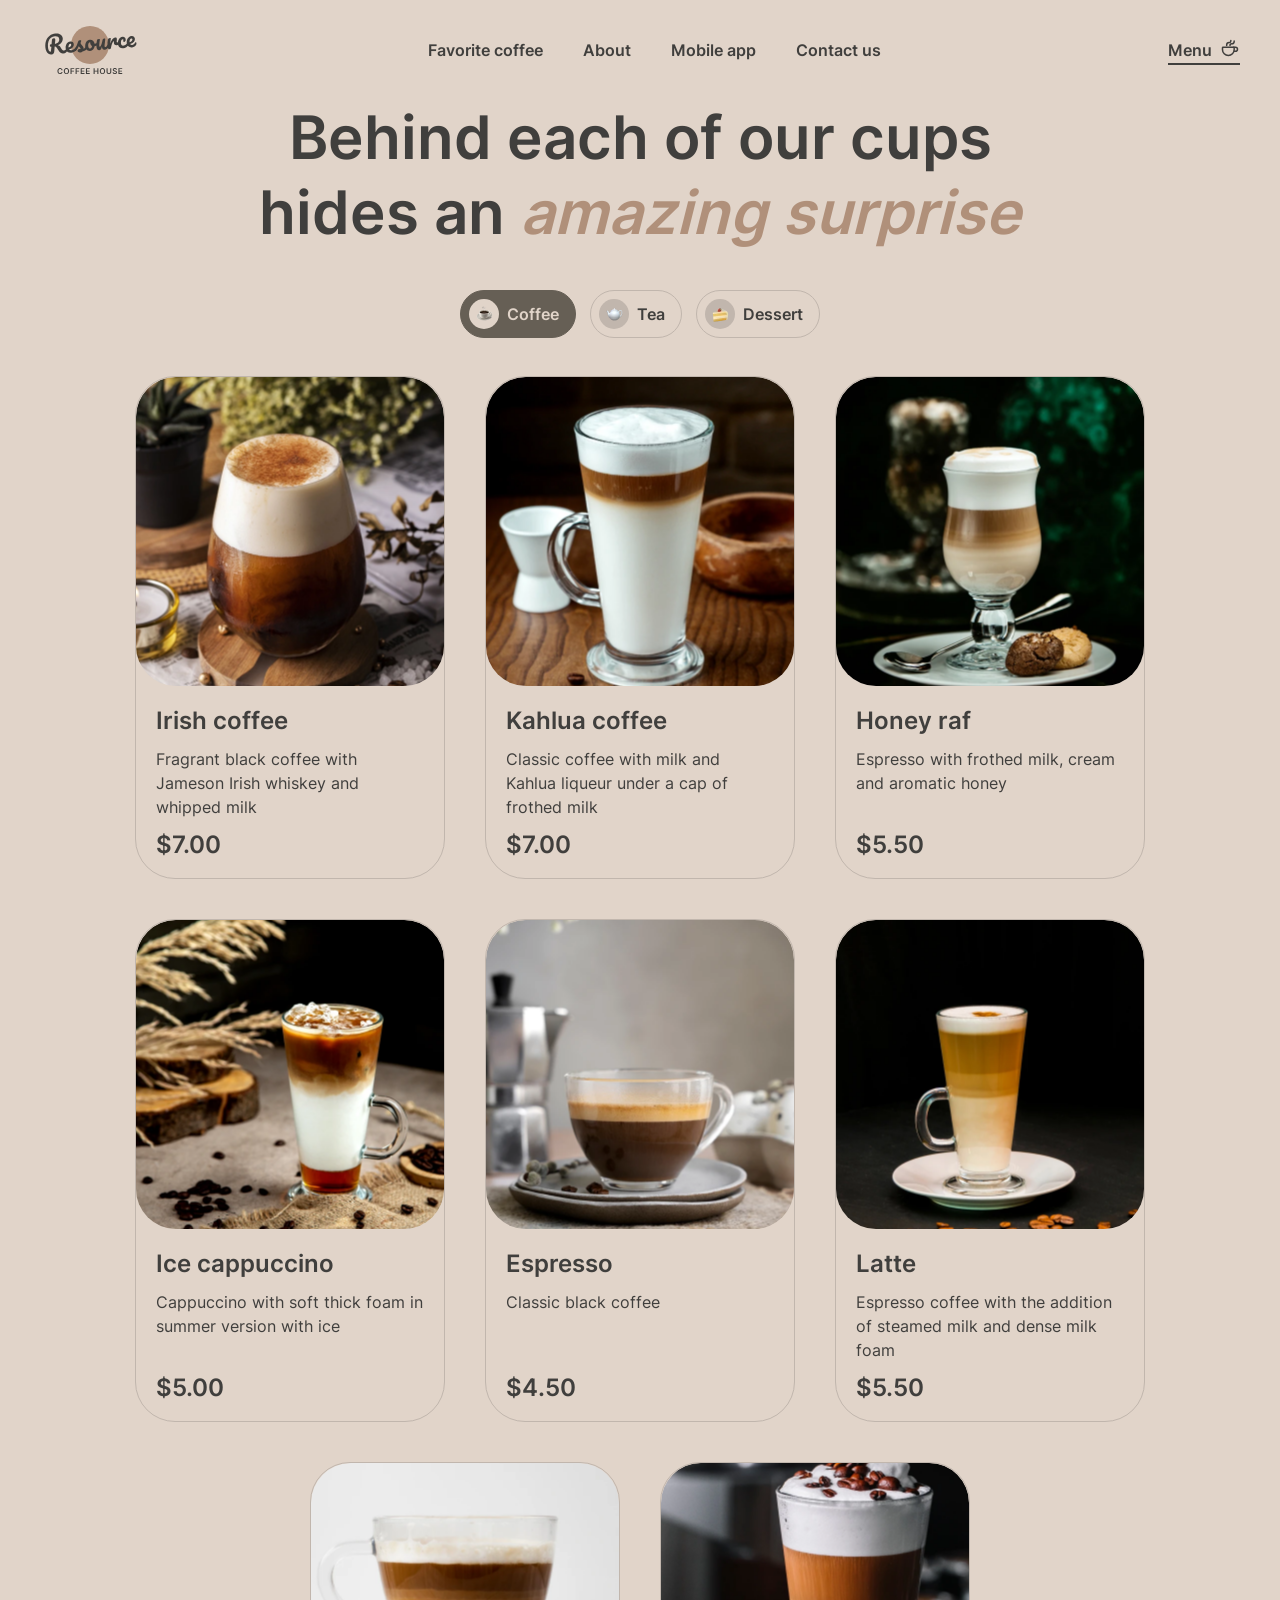
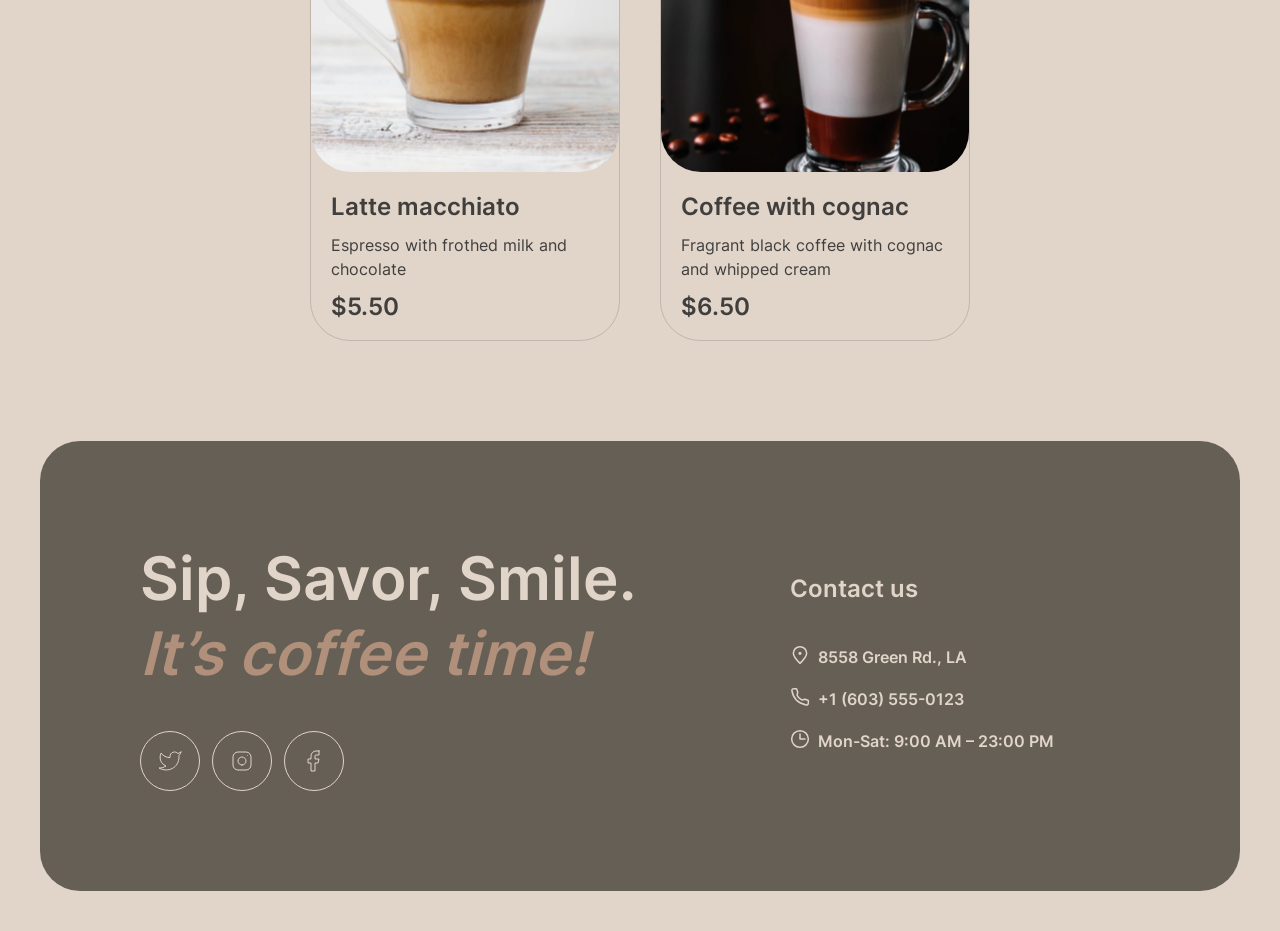
==== coffee-house/pages/menu/menu.html @ 8b76cbc7 "refactor: change some files" ====
<!DOCTYPE html>
<html lang="en">

<head>
  <meta charset="UTF-8">
  <meta name="viewport" content="width=device-width, initial-scale=1.0">
  <link rel="apple-touch-icon" sizes="180x180" href="../../assets/icons/favicon/apple-touch-icon.png">
  <link rel="icon" type="image/png" sizes="32x32" href="../../assets/icons/favicon/favicon-32x32.png">
  <link rel="icon" type="image/png" sizes="16x16" href="../../assets/icons/favicon/favicon-16x16.png">
  <link rel="manifest" href="../../assets/icons/favicon/site.webmanifest">
  <link rel="mask-icon" href="../../assets/icons/favicon/safari-pinned-tab.svg" color="#5bbad5">
  <meta name="msapplication-TileColor" content="#da532c">
  <meta name="theme-color" content="#ffffff">
  <link rel="stylesheet" href="menu.css">
  <title>Coffee House</title>
</head>

<body>
  <header class="header">
    <div class="header__wrapper container">
      <a href="../home/index.html" class="header__logo logo link">
        <div class="logo__wrapper"></div>
      </a>

      <nav class="header__nav nav d-none-768px">
        <ul class="nav__list">
          <li class="nav__item"><a href="../home/index.html#favorite" class="nav__link link-effects">Favorite coffee</a>
          </li>
          <li class="nav__item"><a href="../home/index.html#about" class="nav__link link-effects">About</a></li>
          <li class="nav__item"><a href="../home/index.html#app-block" class="nav__link link-effects">Mobile app</a>
          </li>
          <li class="nav__item"><a href="#footer" class="nav__link link-effects">Contact us</a></li>
          <li class="nav__item d-none-invert"><a href="#!"
              class="nav__link header__button menu-button menu-button_active">Menu</a></li>
        </ul>
      </nav>

      <a href="#!" class="header__button menu-button menu-button_active d-none-768px">Menu</a>
      <button class="header__burger-button d-none-invert"></button>
    </div>
  </header>


  <main class="main">
    <section class="surprise">
      <div class="surprise__wrapper container">
        <h1 class="surprise__title title-h2">Behind each of our cups hides an <span>amazing surprise</span></h1>

        <div class="surprise__slider pr-slider">
          <div class="pr-slider__pagination">
            <button class="pr-slider__button pr-slider__button_active"><span class="pr-slider__button-logo coffee"
                id="coffee"></span><span>Coffee</span></button>
            <button class="pr-slider__button"><span class="pr-slider__button-logo tea"></span><span>Tea</span></button>
            <button class="pr-slider__button"><span
                class="pr-slider__button-logo dessert"></span><span>Dessert</span></button>
          </div>
          <div class="pr-slider__products pr-cards">
            <div class="pr-cards__carousel carousel">
              <div class="carousel__card carousel__card-first">
                <div class="pr-card">
                  <div class="pr-card__image-wrapper">
                    <img src="../../assets/images/coffee-1.webp" alt="Product Photo">
                  </div>

                  <div class="pr-card__info">
                    <h3 class="pr-card__title title-h3">Irish coffee</h3>
                    <p class="pr-card__description">Fragrant black coffee with Jameson Irish whiskey and whipped milk
                    </p>
                    <span class="pr-card__price title-h3">$7.00</span>
                  </div>
                </div>

                <div class="pr-card">
                  <div class="pr-card__image-wrapper">
                    <img src="../../assets/images/coffee-2.webp" alt="Product Photo">
                  </div>

                  <div class="pr-card__info">
                    <h3 class="pr-card__title title-h3">Kahlua coffee</h3>
                    <p class="pr-card__description">Classic coffee with milk and Kahlua liqueur under a cap of frothed
                      milk</p>
                    <span class="pr-card__price title-h3">$7.00</span>
                  </div>
                </div>

                <div class="pr-card">
                  <div class="pr-card__image-wrapper">
                    <img src="../../assets/images/coffee-3.webp" alt="Product Photo">
                  </div>

                  <div class="pr-card__info">
                    <h3 class="pr-card__title title-h3">Honey raf</h3>
                    <p class="pr-card__description">Espresso with frothed milk, cream and aromatic honey</p>
                    <span class="pr-card__price title-h3">$5.50</span>
                  </div>
                </div>

                <div class="pr-card">
                  <div class="pr-card__image-wrapper">
                    <img src="../../assets/images/coffee-4.webp" alt="Product Photo">
                  </div>

                  <div class="pr-card__info">
                    <h3 class="pr-card__title title-h3">Ice cappuccino</h3>
                    <p class="pr-card__description">Cappuccino with soft thick foam in summer version with ice</p>
                    <span class="pr-card__price title-h3">$5.00</span>
                  </div>
                </div>

                <div class="pr-card d-none-768px">
                  <div class="pr-card__image-wrapper">
                    <img src="../../assets/images/coffee-5.webp" alt="Product Photo">
                  </div>

                  <div class="pr-card__info">
                    <h3 class="pr-card__title title-h3">Espresso</h3>
                    <p class="pr-card__description">Classic black coffee</p>
                    <span class="pr-card__price title-h3">$4.50</span>
                  </div>
                </div>

                <div class="pr-card d-none-768px">
                  <div class="pr-card__image-wrapper">
                    <img src="../../assets/images/coffee-6.webp" alt="Product Photo">
                  </div>

                  <div class="pr-card__info">
                    <h3 class="pr-card__title title-h3">Latte</h3>
                    <p class="pr-card__description">Espresso coffee with the addition of steamed milk and dense milk
                      foam</p>
                    <span class="pr-card__price title-h3">$5.50</span>
                  </div>
                </div>

                <div class="pr-card d-none-768px">
                  <div class="pr-card__image-wrapper">
                    <img src="../../assets/images/coffee-7.webp" alt="Product Photo">
                  </div>

                  <div class="pr-card__info">
                    <h3 class="pr-card__title title-h3">Latte macchiato</h3>
                    <p class="pr-card__description">Espresso with frothed milk and chocolate</p>
                    <span class="pr-card__price title-h3">$5.50</span>
                  </div>
                </div>

                <div class="pr-card d-none-768px">
                  <div class="pr-card__image-wrapper">
                    <img src="../../assets/images/coffee-8.webp" alt="Product Photo">
                  </div>

                  <div class="pr-card__info">
                    <h3 class="pr-card__title title-h3">Coffee with cognac</h3>
                    <p class="pr-card__description">Fragrant black coffee with cognac and whipped cream</p>
                    <span class="pr-card__price title-h3">$6.50</span>
                  </div>
                </div>
              </div>
              <div class="carousel__card carousel__card-second"></div>
              <div class="carousel__card carousel__card-third"></div>
            </div>
          </div>

          <button class="pr-slider__update-button social__link">
            <svg xmlns="http://www.w3.org/2000/svg" width="24" height="24" viewBox="0 0 24 24" fill="none">
              <path d="M21.8883 13.5C21.1645 18.3113 17.013 22 12 22C6.47715 22 2 17.5228 2 12C2 6.47715 6.47715 2 12 2C16.1006 2 19.6248 4.46819 21.1679 8" stroke="#403F3D" stroke-linecap="round" stroke-linejoin="round"/>
              <path d="M17 8H21.4C21.7314 8 22 7.73137 22 7.4V3" stroke="#403F3D" stroke-linecap="round" stroke-linejoin="round"/>
            </svg>
          </button>
        </div>
      </div>
    </section>
  </main>


  <footer class="footer container" id="footer">
    <div class="footer__wrapper">
      <div class="footer__left-block footer__block">
        <h2 class="footer__title title-h2">Sip, Savor, Smile. <span>It’s coffee time!</span></h2>

        <div class="footer__social-links social">
          <a href="#!" class="social__link">
            <svg xmlns="http://www.w3.org/2000/svg" width="24" height="24" viewBox="0 0 24 24" fill="none">
              <path
                d="M23 3.01006C23 3.01006 20.9821 4.20217 19.86 4.54006C19.2577 3.84757 18.4573 3.35675 17.567 3.13398C16.6767 2.91122 15.7395 2.96725 14.8821 3.29451C14.0247 3.62177 13.2884 4.20446 12.773 4.96377C12.2575 5.72309 11.9877 6.62239 12 7.54006V8.54006C10.2426 8.58562 8.50127 8.19587 6.93101 7.4055C5.36074 6.61513 4.01032 5.44869 3 4.01006C3 4.01006 -1 13.0101 8 17.0101C5.94053 18.408 3.48716 19.109 1 19.0101C10 24.0101 21 19.0101 21 7.51006C20.9991 7.23151 20.9723 6.95365 20.92 6.68006C21.9406 5.67355 23 3.01006 23 3.01006Z"
                stroke="#E1D4C9" stroke-linecap="round" stroke-linejoin="round" />
            </svg>
          </a>
          <a href="#!" class="social__link">
            <svg xmlns="http://www.w3.org/2000/svg" width="24" height="24" viewBox="0 0 24 24" fill="none">
              <path
                d="M12 16C14.2091 16 16 14.2091 16 12C16 9.79086 14.2091 8 12 8C9.79086 8 8 9.79086 8 12C8 14.2091 9.79086 16 12 16Z"
                stroke="#E1D4C9" stroke-linecap="round" stroke-linejoin="round" />
              <path
                d="M3 16V8C3 5.23858 5.23858 3 8 3H16C18.7614 3 21 5.23858 21 8V16C21 18.7614 18.7614 21 16 21H8C5.23858 21 3 18.7614 3 16Z"
                stroke="#E1D4C9" />
              <path d="M17.5 6.51L17.51 6.49889" stroke="#E1D4C9" stroke-linecap="round" stroke-linejoin="round" />
            </svg>
          </a>
          <a href="#!" class="social__link">
            <svg xmlns="http://www.w3.org/2000/svg" width="24" height="24" viewBox="0 0 24 24" fill="none">
              <path
                d="M17 2H14C12.6739 2 11.4021 2.52678 10.4645 3.46447C9.52678 4.40215 9 5.67392 9 7V10H6V14H9V22H13V14H16L17 10H13V7C13 6.73478 13.1054 6.48043 13.2929 6.29289C13.4804 6.10536 13.7348 6 14 6H17V2Z"
                stroke="#E1D4C9" stroke-linecap="round" stroke-linejoin="round" />
            </svg>
          </a>
        </div>
      </div>
      <div class="footer__right-block footer__block contact">
        <h3 class="footer__contacts-title title-h3">Contact us</h3>

        <a href="https://www.google.com/maps/search/8558+Green+Rd.,++LA/@34.0206085,-118.7413724,10z/data=!3m1!4b1?entry=ttu"
          target="_blank" class="contact__link contact__text title-h3  link-effects">
          <svg xmlns="http://www.w3.org/2000/svg" width="20" height="20" viewBox="0 0 20 20" fill="none">
            <path
              d="M16.6663 8.33329C16.6663 12.0152 9.99967 18.3333 9.99967 18.3333C9.99967 18.3333 3.33301 12.0152 3.33301 8.33329C3.33301 4.65139 6.31778 1.66663 9.99967 1.66663C13.6816 1.66663 16.6663 4.65139 16.6663 8.33329Z"
              stroke="#E1D4C9" stroke-width="1.5" />
            <path
              d="M10.0003 9.16667C10.4606 9.16667 10.8337 8.79357 10.8337 8.33333C10.8337 7.8731 10.4606 7.5 10.0003 7.5C9.54009 7.5 9.16699 7.8731 9.16699 8.33333C9.16699 8.79357 9.54009 9.16667 10.0003 9.16667Z"
              fill="#E1D4C9" stroke="#E1D4C9" stroke-width="1.5" stroke-linecap="round" stroke-linejoin="round" />
          </svg>

          <span>8558 Green Rd., LA</span></a>
        <a href="tel:+1603555-0123" class="contact__link contact__text title-h3  link-effects">
          <svg xmlns="http://www.w3.org/2000/svg" width="20" height="20" viewBox="0 0 20 20" fill="none">
            <path
              d="M15.0984 12.2516L11.6665 12.9166C9.34845 11.7531 7.91654 10.4166 7.08321 8.33329L7.72483 4.89154L6.51197 1.66663L3.72946 1.66663C2.60191 1.66663 1.71466 2.59958 1.90108 3.71161C2.29888 6.08454 3.37231 10.0391 6.24987 12.9166C9.27338 15.9401 13.5661 17.3318 16.1378 17.9288C17.299 18.1983 18.3332 17.2908 18.3332 16.0988L18.3332 13.4843L15.0984 12.2516Z"
              stroke="#E1D4C9" stroke-width="1.5" stroke-linecap="round" stroke-linejoin="round" />
          </svg>

          <span>+1 (603) 555-0123</span>
        </a>
        <span class="contact__time contact__text title-h3">
          <svg xmlns="http://www.w3.org/2000/svg" width="20" height="20" viewBox="0 0 20 20" fill="none">
            <g clip-path="url(#clip0_217_1736)">
              <path d="M10 5L10 10L15 10" stroke="#E1D4C9" stroke-width="1.5" stroke-linecap="round"
                stroke-linejoin="round" />
              <path
                d="M10.0003 18.3333C14.6027 18.3333 18.3337 14.6023 18.3337 9.99996C18.3337 5.39759 14.6027 1.66663 10.0003 1.66663C5.39795 1.66663 1.66699 5.39759 1.66699 9.99996C1.66699 14.6023 5.39795 18.3333 10.0003 18.3333Z"
                stroke="#E1D4C9" stroke-width="1.5" stroke-linecap="round" stroke-linejoin="round" />
            </g>
            <defs>
              <clippath id="clip0_217_1736">
                <rect width="20" height="20" fill="white" />
              </clippath>
            </defs>
          </svg>

          <span>Mon-Sat: 9:00 AM – 23:00 PM</span>
        </span>
      </div>
    </div>
  </footer>
</body>

</html>
---- coffee-house/pages/menu/menu.css ----
/*! normalize.css v8.0.1 | MIT License | github.com/necolas/normalize.css */
/* Document
   ========================================================================== */
/**
 * 1. Correct the line height in all browsers.
 * 2. Prevent adjustments of font size after orientation changes in iOS.
 */
html {
  line-height: 1.15; /* 1 */
  -webkit-text-size-adjust: 100%; /* 2 */
}

/* Sections
   ========================================================================== */
/**
 * Remove the margin in all browsers.
 */
body {
  margin: 0;
}

/**
 * Render the `main` element consistently in IE.
 */
main {
  display: block;
}

/**
 * Correct the font size and margin on `h1` elements within `section` and
 * `article` contexts in Chrome, Firefox, and Safari.
 */
h1 {
  font-size: 2em;
  margin: 0.67em 0;
}

/* Grouping content
   ========================================================================== */
/**
 * 1. Add the correct box sizing in Firefox.
 * 2. Show the overflow in Edge and IE.
 */
hr {
  box-sizing: content-box; /* 1 */
  height: 0; /* 1 */
  overflow: visible; /* 2 */
}

/**
 * 1. Correct the inheritance and scaling of font size in all browsers.
 * 2. Correct the odd `em` font sizing in all browsers.
 */
pre {
  font-family: monospace, monospace; /* 1 */
  font-size: 1em; /* 2 */
}

/* Text-level semantics
   ========================================================================== */
/**
 * Remove the gray background on active links in IE 10.
 */
a {
  background-color: transparent;
}

/**
 * 1. Remove the bottom border in Chrome 57-
 * 2. Add the correct text decoration in Chrome, Edge, IE, Opera, and Safari.
 */
abbr[title] {
  border-bottom: none; /* 1 */
  text-decoration: underline; /* 2 */
  text-decoration: underline dotted; /* 2 */
}

/**
 * Add the correct font weight in Chrome, Edge, and Safari.
 */
b,
strong {
  font-weight: bolder;
}

/**
 * 1. Correct the inheritance and scaling of font size in all browsers.
 * 2. Correct the odd `em` font sizing in all browsers.
 */
code,
kbd,
samp {
  font-family: monospace, monospace; /* 1 */
  font-size: 1em; /* 2 */
}

/**
 * Add the correct font size in all browsers.
 */
small {
  font-size: 80%;
}

/**
 * Prevent `sub` and `sup` elements from affecting the line height in
 * all browsers.
 */
sub,
sup {
  font-size: 75%;
  line-height: 0;
  position: relative;
  vertical-align: baseline;
}

sub {
  bottom: -0.25em;
}

sup {
  top: -0.5em;
}

/* Embedded content
   ========================================================================== */
/**
 * Remove the border on images inside links in IE 10.
 */
img {
  border-style: none;
}

/* Forms
   ========================================================================== */
/**
 * 1. Change the font styles in all browsers.
 * 2. Remove the margin in Firefox and Safari.
 */
button,
input,
optgroup,
select,
textarea {
  font-family: inherit; /* 1 */
  font-size: 100%; /* 1 */
  line-height: 1.15; /* 1 */
  margin: 0; /* 2 */
}

/**
 * Show the overflow in IE.
 * 1. Show the overflow in Edge.
 */
button,
input { /* 1 */
  overflow: visible;
}

/**
 * Remove the inheritance of text transform in Edge, Firefox, and IE.
 * 1. Remove the inheritance of text transform in Firefox.
 */
button,
select { /* 1 */
  text-transform: none;
}

/**
 * Correct the inability to style clickable types in iOS and Safari.
 */
button,
[type=button],
[type=reset],
[type=submit] {
  -webkit-appearance: button;
}

/**
 * Remove the inner border and padding in Firefox.
 */
button::-moz-focus-inner,
[type=button]::-moz-focus-inner,
[type=reset]::-moz-focus-inner,
[type=submit]::-moz-focus-inner {
  border-style: none;
  padding: 0;
}

/**
 * Restore the focus styles unset by the previous rule.
 */
button:-moz-focusring,
[type=button]:-moz-focusring,
[type=reset]:-moz-focusring,
[type=submit]:-moz-focusring {
  outline: 1px dotted ButtonText;
}

/**
 * Correct the padding in Firefox.
 */
fieldset {
  padding: 0.35em 0.75em 0.625em;
}

/**
 * 1. Correct the text wrapping in Edge and IE.
 * 2. Correct the color inheritance from `fieldset` elements in IE.
 * 3. Remove the padding so developers are not caught out when they zero out
 *    `fieldset` elements in all browsers.
 */
legend {
  box-sizing: border-box; /* 1 */
  color: inherit; /* 2 */
  display: table; /* 1 */
  max-width: 100%; /* 1 */
  padding: 0; /* 3 */
  white-space: normal; /* 1 */
}

/**
 * Add the correct vertical alignment in Chrome, Firefox, and Opera.
 */
progress {
  vertical-align: baseline;
}

/**
 * Remove the default vertical scrollbar in IE 10+.
 */
textarea {
  overflow: auto;
}

/**
 * 1. Add the correct box sizing in IE 10.
 * 2. Remove the padding in IE 10.
 */
[type=checkbox],
[type=radio] {
  box-sizing: border-box; /* 1 */
  padding: 0; /* 2 */
}

/**
 * Correct the cursor style of increment and decrement buttons in Chrome.
 */
[type=number]::-webkit-inner-spin-button,
[type=number]::-webkit-outer-spin-button {
  height: auto;
}

/**
 * 1. Correct the odd appearance in Chrome and Safari.
 * 2. Correct the outline style in Safari.
 */
[type=search] {
  -webkit-appearance: textfield; /* 1 */
  outline-offset: -2px; /* 2 */
}

/**
 * Remove the inner padding in Chrome and Safari on macOS.
 */
[type=search]::-webkit-search-decoration {
  -webkit-appearance: none;
}

/**
 * 1. Correct the inability to style clickable types in iOS and Safari.
 * 2. Change font properties to `inherit` in Safari.
 */
::-webkit-file-upload-button {
  -webkit-appearance: button; /* 1 */
  font: inherit; /* 2 */
}

/* Interactive
   ========================================================================== */
/*
 * Add the correct display in Edge, IE 10+, and Firefox.
 */
details {
  display: block;
}

/*
 * Add the correct display in all browsers.
 */
summary {
  display: list-item;
}

/* Misc
   ========================================================================== */
/**
 * Add the correct display in IE 10+.
 */
template {
  display: none;
}

/**
 * Add the correct display in IE 10.
 */
[hidden] {
  display: none;
}

.pr-card__description, .pr-slider__button, .menu-button, .nav__list a, .btn-app-link .btn-app-link__text-wrapper .text__second, .btn-app-link .btn-app-link__text-wrapper .text__first, .title-h3, .title-h2, .btn-primary {
  font-family: "Inter", sans-serif;
  font-size: 1rem;
  font-style: normal;
  font-weight: 600;
  line-height: 150%;
}

.pr-slider__update-button, .pr-slider__button, .header__burger-button, .menu-button {
  background-color: transparent;
  border: none;
  outline: none;
}

@font-face {
  font-family: "Inter";
  src: url("../../assets/fonts/Inter-Regular.woff2") format("woff2"), url("../../assets/fonts/Inter-Regular.woff2") format("woff");
  font-weight: 400;
  font-style: normal;
  font-display: swap;
}
@font-face {
  font-family: "Inter";
  src: url("../../assets/fonts/Inter-SemiBold.woff2"), url("../../assets/fonts/Inter-SemiBold.woff");
  font-weight: 600;
  font-style: normal;
  font-display: swap;
}
* {
  box-sizing: border-box;
}

:root {
  scroll-behavior: smooth;
  -webkit-tap-highlight-color: transparent;
  user-select: none;
}

body {
  background-color: #E1D4C9;
  font-family: "Inter", sans-serif;
  color: #403F3D;
  overflow-x: hidden;
}

a {
  text-decoration: none;
}

.container {
  width: 90rem;
  margin: 0 auto;
  padding: 0 2.5rem;
}

.btn-primary {
  width: fit-content;
  display: block;
  background-color: #E1D4C9;
  border-radius: 6.25rem;
  color: #403F3D;
  padding: 1.25rem 5.8125rem 1.25rem 4rem;
  transition: 0.3s;
  position: relative;
  overflow: hidden;
}
.btn-primary::after {
  content: "";
  width: 1.25rem;
  height: 1.25rem;
  display: block;
  background-image: url("../../assets/icons/coffee-cup.svg");
  background-size: cover;
  background-repeat: no-repeat;
  position: absolute;
  top: 1.3125rem;
  right: 4rem;
}
.btn-primary:active {
  filter: brightness(115%);
  transform: scale(0.7);
}

.title-h1 {
  font-size: 4.5rem;
  font-style: normal;
  font-weight: 600;
  line-height: 105%;
  color: #E1D4C9;
  margin: 0;
}
.title-h1 span {
  font-family: inherit;
  font-style: italic;
  color: #B0907A;
}

.title-h2 {
  width: fit-content;
  font-size: 3.75rem;
  line-height: 125%;
  color: #403F3D;
  margin: 0;
}
.title-h2 span {
  color: #B0907A;
  font-style: italic;
}

.title-h3 {
  width: fit-content;
  font-size: 1.5rem;
  line-height: 125%;
  margin: 0;
}

.btn-app-link {
  width: 12.5rem;
  height: 4rem;
  display: flex;
  align-items: center;
  gap: 0.5rem;
  border: 0.0625rem solid #665F55;
  border-radius: 6.25rem;
  transition: 0.6s;
  padding: 0 1.25rem;
  color: #403F3D;
}
.btn-app-link .btn-app-link__text-wrapper {
  display: flex;
  flex-direction: column;
  gap: 0.125rem;
}
.btn-app-link .btn-app-link__text-wrapper .text__first {
  font-size: 0.625rem;
  line-height: 140%;
}
.btn-app-link path {
  transition: 0.6s;
}
.btn-app-link:active {
  transform: scale(0.95);
  filter: brightness(120%);
}

.social__link {
  width: 3.75rem;
  height: 3.75rem;
  display: flex;
  align-items: center;
  justify-content: center;
  border: 0.0625rem solid #E1D4C9;
  border-radius: 50%;
  transition: 0.6s;
}
.social__link path {
  transition: 0.6s;
}
.social__link:active {
  transform: scale(0.95);
  filter: brightness(110%);
}

.d-none {
  display: none;
}

.d-none-invert {
  display: none;
}

@media (max-width: 1439px) {
  .container {
    width: 100%;
  }
}
@media (max-width: 768px) {
  .d-none-768px {
    display: none;
  }
  .d-none-invert {
    display: block;
  }
}
@media screen and (min-width: 1024px) {
  .btn-primary {
    width: fit-content;
    display: block;
    background-color: #E1D4C9;
    border-radius: 6.25rem;
    color: #403F3D;
    padding: 1.25rem 4.875rem;
    transition: 0.3s;
    position: relative;
    overflow: hidden;
  }
  .btn-primary:hover {
    padding-left: calc(4.875rem - 0.625rem);
    padding-right: calc(4.875rem + 0.625rem);
    transition: 0.3s;
  }
  .btn-primary:hover::after {
    display: block;
    animation: show-in 0.5s;
    transform: scale(1);
  }
  .btn-primary::after {
    content: "";
    width: 1.25rem;
    height: 1.25rem;
    display: none;
    background-image: url("../../assets/icons/coffee-cup.svg");
    background-size: cover;
    background-repeat: no-repeat;
    position: absolute;
    transform: scale(0);
    animation: show-out 0.5s;
    top: calc(50% - 0.6875rem);
    right: 3.8125rem;
  }
  .btn-primary:active {
    filter: brightness(115%);
    transform: none;
  }
  .link-effects {
    transition: 0.4s;
    position: relative;
  }
  .link-effects:hover::after {
    transform: scale(1);
  }
  .link-effects::after {
    content: "";
    width: 100%;
    height: 0.125rem;
    background-color: #403F3D;
    transform: scale(0);
    transition: 0.4s;
    position: absolute;
    bottom: -0.3125rem;
    left: 0;
  }
  .btn-app-link:hover {
    background-color: #665F55;
    color: #E1D4C9;
  }
  .btn-app-link:hover path {
    fill: #E1D4C9;
  }
  .social__link:hover {
    background-color: #E1D4C9;
  }
  .social__link:hover path {
    stroke: #403F3D;
  }
}
@media (max-width: 760px) {
  .title-h1 {
    font-size: 3.75rem;
  }
  .title-h2 {
    font-size: 3.125rem;
  }
  .title-h3 {
    font-size: 1.875rem;
  }
}
@media (max-width: 640px) {
  .title-h1 {
    width: 100%;
    font-size: 3.4375rem;
  }
  .title-h2 {
    font-size: 2.5rem;
  }
  .title-h3 {
    font-size: 1.25rem;
  }
}
@media (max-width: 542px) {
  .container {
    padding: 0 1.75rem;
  }
  .title-h1 {
    font-size: 2.625rem;
    line-height: 115%;
  }
  .title-h3 {
    font-size: 1.5rem;
  }
}
@media (max-width: 420px) {
  .container {
    padding: 0 1rem;
  }
  .title-h2 {
    font-size: 2rem;
  }
}
@media (max-width: 370px) {
  :root {
    font-size: 12px;
  }
}
@media (max-width: 320px) {
  :root {
    font-size: 11px;
  }
}
@media (max-width: 280px) {
  :root {
    font-size: 8px;
  }
}
@media (max-width: 200px) {
  :root {
    font-size: 5px;
  }
}
@keyframes show-in {
  from {
    opacity: 0;
    transform: scale(0);
  }
  to {
    transform: scale(1);
  }
}
@keyframes show-out {
  from {
    display: block;
    opacity: 0;
    transform: scale(1);
  }
  to {
    transform: scale(0);
  }
}
@keyframes rotate-item {
  0% {
    transform: rotate(0deg);
  }
  50% {
    transform: rotate(50deg);
  }
  100% {
    transform: rotate(360deg);
  }
}
.header {
  display: flex;
  flex-direction: column;
  padding: 1.25rem 0;
}

.header__wrapper {
  display: flex;
  justify-content: space-between;
  align-items: center;
}

.header__logo {
  display: block;
  cursor: auto;
}
.header__logo:not(.link_inactive) {
  cursor: pointer;
}

.logo__wrapper {
  width: 6.25rem;
  height: 3.75rem;
  background: url("../../assets/icons/main__logo.svg");
  background-size: cover;
  background-repeat: no-repeat;
}

.nav__list {
  width: fit-content;
  display: flex;
  justify-content: space-between;
  gap: 2.5rem;
  list-style: none;
  padding: 0;
}
.nav__list a {
  color: #403F3D;
}

.menu-button {
  padding: 0;
  padding-right: 1.75rem;
  position: relative;
  color: #403F3D;
  transition: 0.3s;
}
.menu-button::before {
  content: "";
  width: 100%;
  height: 0.125rem;
  background-color: #403F3D;
  transform: scale(0);
  transition: 0.3s;
  position: absolute;
  bottom: -0.1875rem;
  left: 0;
}
.menu-button::after {
  content: "";
  width: 1.25rem;
  height: 1.25rem;
  display: block;
  background-image: url("../../assets/icons/coffee-cup.svg");
  background-size: cover;
  background-repeat: no-repeat;
  position: absolute;
  top: 0;
  right: 0;
}
.menu-button:hover:not(.menu-button_active) {
  cursor: pointer;
}
.menu-button:hover:not(.menu-button_active)::before {
  content: "";
  transform: scale(1);
}
.menu-button.menu-button_active::before {
  transform: scale(1);
}

.header__burger-button {
  width: 2.75rem;
  height: 2.75rem;
  border: 0.0625rem solid #665F55;
  border-radius: 100%;
  position: relative;
  transition: 0.4s;
}
.header__burger-button::before {
  content: "";
  width: 1rem;
  height: 0.125rem;
  background-color: #403F3D;
  position: absolute;
  transition: 0.4s;
  top: 1rem;
  right: 0.8125rem;
}
.header__burger-button::after {
  content: "";
  width: 1rem;
  height: 0.125rem;
  background-color: #403F3D;
  transition: 0.4s;
  position: absolute;
  top: 1.5rem;
  right: 0.8125rem;
}
.header__burger-button.header__burger-button_opened::before {
  transform: rotate(45deg);
  top: 1.25rem;
}
.header__burger-button.header__burger-button_opened::after {
  transform: rotate(-45deg);
  top: 1.25rem;
}
.header__burger-button:active {
  transform: scale(0.9);
}

@media (min-width: 769px) and (max-width: 864px) {
  .nav__list {
    gap: 1.875rem;
  }
  .nav__list a {
    font-size: 0.9375rem;
  }
  .header__button {
    font-size: 0.9375rem;
  }
}
.surprise {
  display: flex;
  padding-bottom: 6.25rem;
}

.surprise__wrapper {
  display: flex;
  flex-direction: column;
  align-items: center;
  gap: 2.5rem;
}

.surprise__title {
  width: 50rem;
  text-align: center;
}

@media (max-width: 800px) {
  .surprise {
    padding-bottom: 6.375rem;
  }
}
.pr-slider {
  width: 100%;
  display: flex;
  flex-direction: column;
  align-items: center;
  gap: 2.375rem;
}

.pr-slider__pagination {
  width: fit-content;
  display: flex;
  gap: 0.875rem;
}

.pr-slider__button {
  display: flex;
  align-items: center;
  gap: 0.5rem;
  border: 0.0625rem solid #C1B6AD;
  border-radius: 6.25rem;
  transition: 0.5s;
  padding: 0.5rem 1rem 0.5rem 0.5rem;
  color: #403F3D;
}
.pr-slider__button .pr-slider__button-logo {
  width: 1.875rem;
  height: 1.875rem;
  background-color: #C1B6AD;
  background-position: center;
  background-repeat: no-repeat;
  border-radius: 100%;
  transition: 0.5s;
}
.pr-slider__button .pr-slider__button-logo.coffee {
  background-image: url("../../assets/images/image-coffee-button.webp");
}
.pr-slider__button .pr-slider__button-logo.tea {
  background-image: url("../../assets/images/image-tea-button.webp");
}
.pr-slider__button .pr-slider__button-logo.dessert {
  background-image: url("../../assets/images/image-dessert-button.webp");
}
.pr-slider__button.pr-slider__button_active {
  background-color: #665F55;
  border-color: #665F55;
  color: #E1D4C9;
}
.pr-slider__button.pr-slider__button_active .pr-slider__button-logo {
  background-color: #E1D4C9;
}
.pr-slider__button:active:not(.pr-slider__button_active) {
  filter: brightness(110%);
}

.pr-cards {
  width: 100%;
  min-height: 65.75rem;
  display: flex;
  flex-direction: column;
  position: relative;
  overflow: hidden;
}

.carousel {
  width: 100%;
  height: 100%;
  display: flex;
}

.carousel__card {
  min-width: 100%;
  display: flex;
  flex-wrap: wrap;
  gap: 2.5rem;
}

.pr-card {
  width: 19.375rem;
  max-height: 31.5625rem;
  flex-grow: 0;
  flex-shrink: 0;
  display: flex;
  flex-direction: column;
  border: 0.0625rem solid #C1B6AD;
  border-radius: 2.5rem;
  overflow: hidden;
  transition: 0.4s;
}

.pr-card__image-wrapper {
  width: 100%;
  height: 19.3125rem;
  display: flex;
  border-radius: 2.5rem;
  justify-content: center;
  overflow: hidden;
}
.pr-card__image-wrapper img {
  transition: 0.4s;
  transform: scale(110%);
}

.pr-card__info {
  display: flex;
  flex-direction: column;
  gap: 0.6875rem;
  flex-grow: 1;
  padding: 1.25rem;
  padding-bottom: 1.125rem;
}

.pr-card__description {
  font-weight: 400;
  margin: 0;
}

.pr-card__price {
  margin-top: auto;
  margin-bottom: 0;
}

@media screen and (min-width: 1024px) {
  .pr-slider__button:hover:not(.pr-slider__button_active) {
    cursor: pointer;
    background-color: #665F55;
    border-color: #665F55;
    color: #E1D4C9;
  }
  .pr-slider__button:hover:not(.pr-slider__button_active) .pr-slider__button-logo {
    background-color: #E1D4C9;
  }
  .pr-card:hover {
    cursor: pointer;
  }
  .pr-card:hover img {
    transform: scale(100%);
  }
}
.pr-slider__update-button {
  display: none;
}

@media (max-width: 1460px) {
  .carousel__card {
    justify-content: center;
  }
}
@media (max-width: 900px) {
  .surprise__title {
    width: 100%;
  }
  .pr-card__title, .pr-card__price {
    font-size: 1.5rem;
  }
}
@media (max-width: 820px) {
  .d-none-768px {
    display: none;
  }
  .pr-slider__update-button {
    display: flex;
    justify-content: center;
    align-items: center;
    border-color: #665F55;
  }
}
@media (min-width: 750px) and (max-width: 768px) {
  .carousel__card {
    gap: 1rem 2.5rem;
  }
}
@media (min-width: 680px) and (max-width: 760px) {
  .pr-card {
    width: 45%;
  }
}
@media (max-width: 440px) {
  .pr-slider__pagination {
    gap: 0.375rem;
  }
  .carousel__card {
    gap: 2.5625rem;
  }
  .pr-card {
    height: 31.5625rem;
    max-height: none;
  }
}
.footer {
  padding-bottom: 2.5rem;
  user-select: text;
}

.footer__wrapper {
  min-height: 28.125rem;
  display: flex;
  justify-content: space-between;
  background-color: #665F55;
  border-radius: 2.5rem;
  padding: 6.25rem;
}

.footer__block {
  width: 33.125rem;
}

.footer__left-block {
  display: flex;
  flex-direction: column;
  gap: 2.5rem;
}

.footer__social-links {
  display: flex;
  gap: 0.75rem;
}

.footer__title {
  color: #E1D4C9;
}

.footer__right-block {
  display: flex;
  flex-direction: column;
  gap: 0.875rem;
}

.footer__contacts-title {
  color: #E1D4C9;
  margin-top: 2.0625rem;
  margin-bottom: 1.6875rem;
}

.contact__link {
  transition: 0.3s;
}
.contact__link::after {
  background-color: #E1D4C9;
}

.contact__text {
  display: flex;
  gap: 0.5rem;
  font-size: 1rem;
  line-height: 150%;
  color: #E1D4C9;
  padding-bottom: 0.25rem;
}

@media (max-width: 1420px) {
  .footer__right-block {
    width: 35%;
  }
}
@media (min-width: 881px) and (max-width: 1114px) {
  .footer__wrapper {
    justify-content: center;
    gap: 2.5rem;
  }
  .footer__left-block {
    width: 25rem;
  }
  .footer__title {
    font-size: 2.8125rem;
  }
  .footer__right-block {
    width: fit-content;
  }
}
@media (max-width: 1000px) {
  .footer__wrapper {
    min-height: fit-content;
    padding: 3.75rem;
    justify-content: space-between;
    gap: 0;
  }
}
@media (max-width: 880px) {
  .footer__wrapper {
    flex-direction: column;
    gap: 4.25rem;
    padding: 6.25rem 3.75rem;
  }
  .footer__right-block {
    width: 100%;
    gap: 1rem;
  }
  .footer__contacts-title {
    margin-top: 2rem;
    margin-bottom: 1.5rem;
  }
}
@media (max-width: 880px) {
  .footer__block {
    width: 100%;
  }
}
@media (max-width: 530px) {
  .footer__wrapper {
    padding: 3.75rem 3.125rem;
    gap: 0.4375rem;
  }
}
@media (max-width: 500px) {
  .footer__wrapper {
    padding: 3.75rem 1.875rem;
  }
}
@media (max-width: 450px) {
  .footer__wrapper {
    padding: 3.75rem 1rem;
  }
}

/*# sourceMappingURL=menu.css.map */
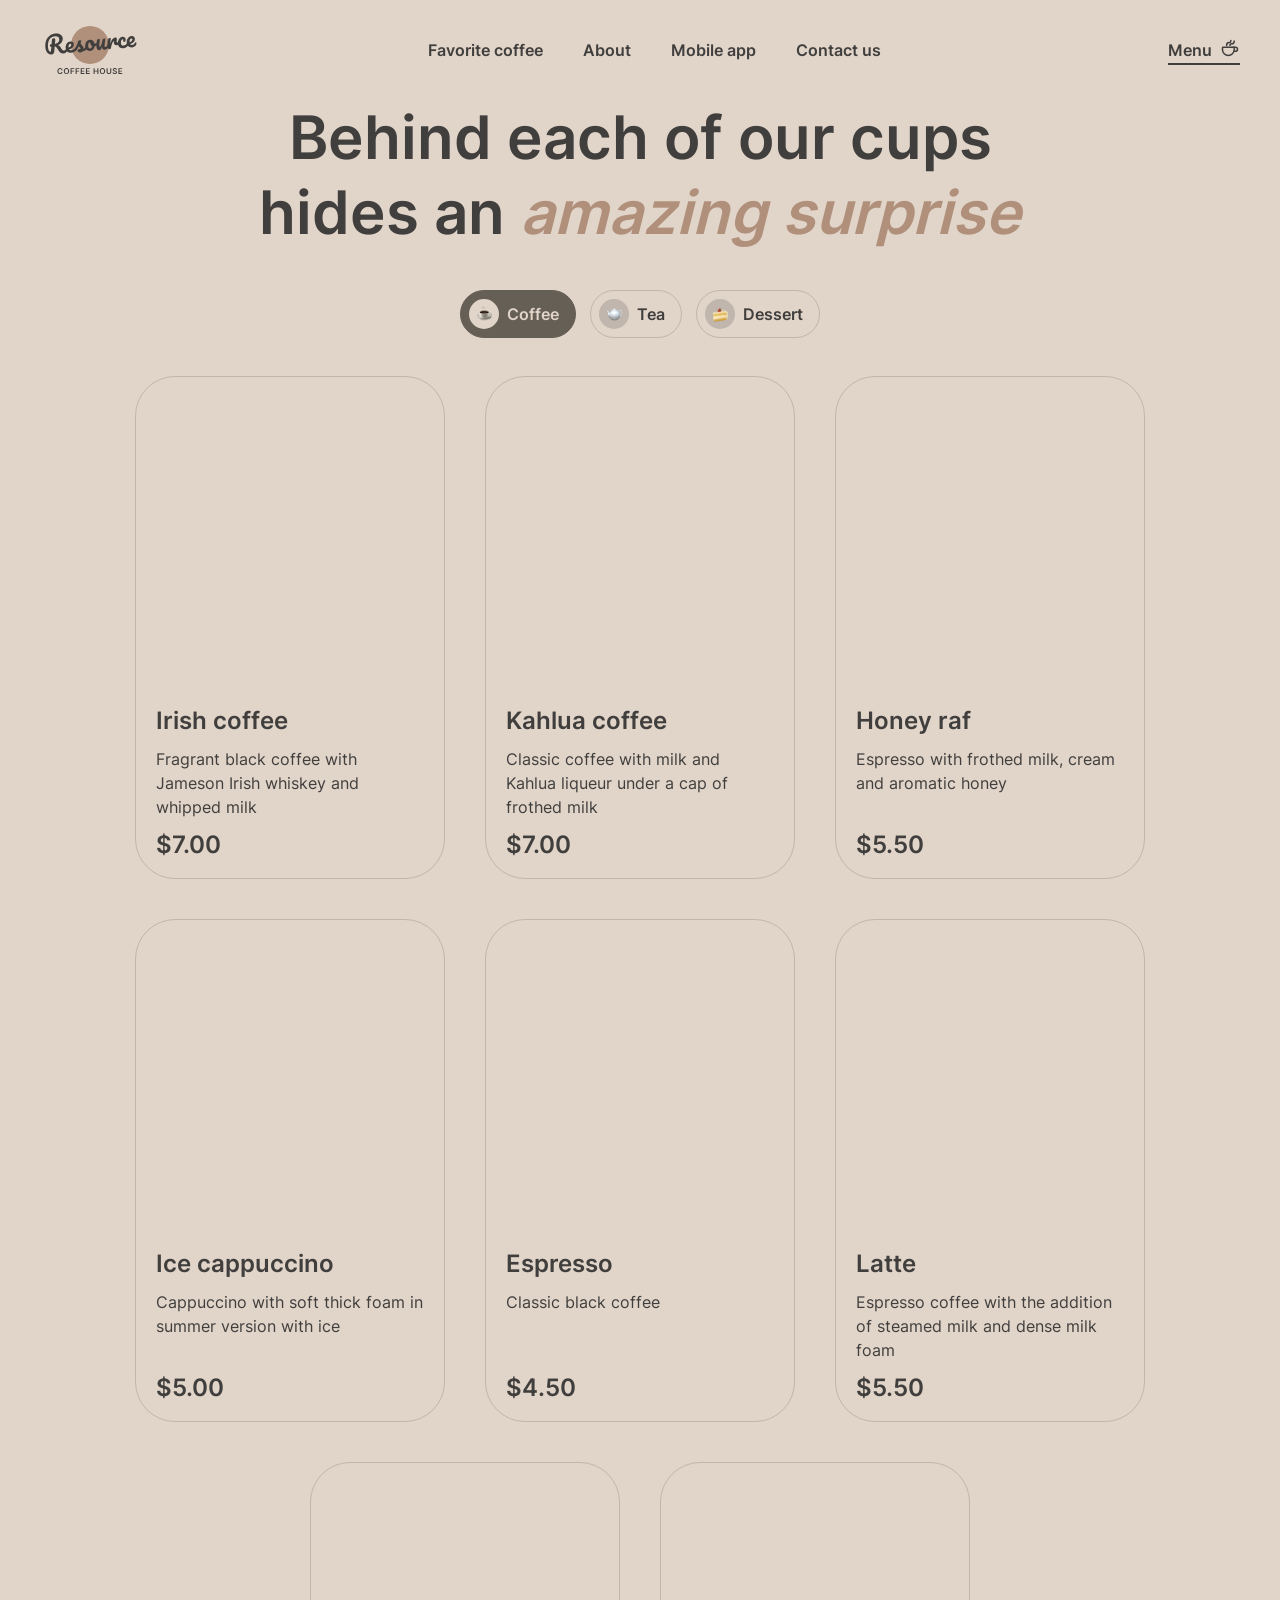
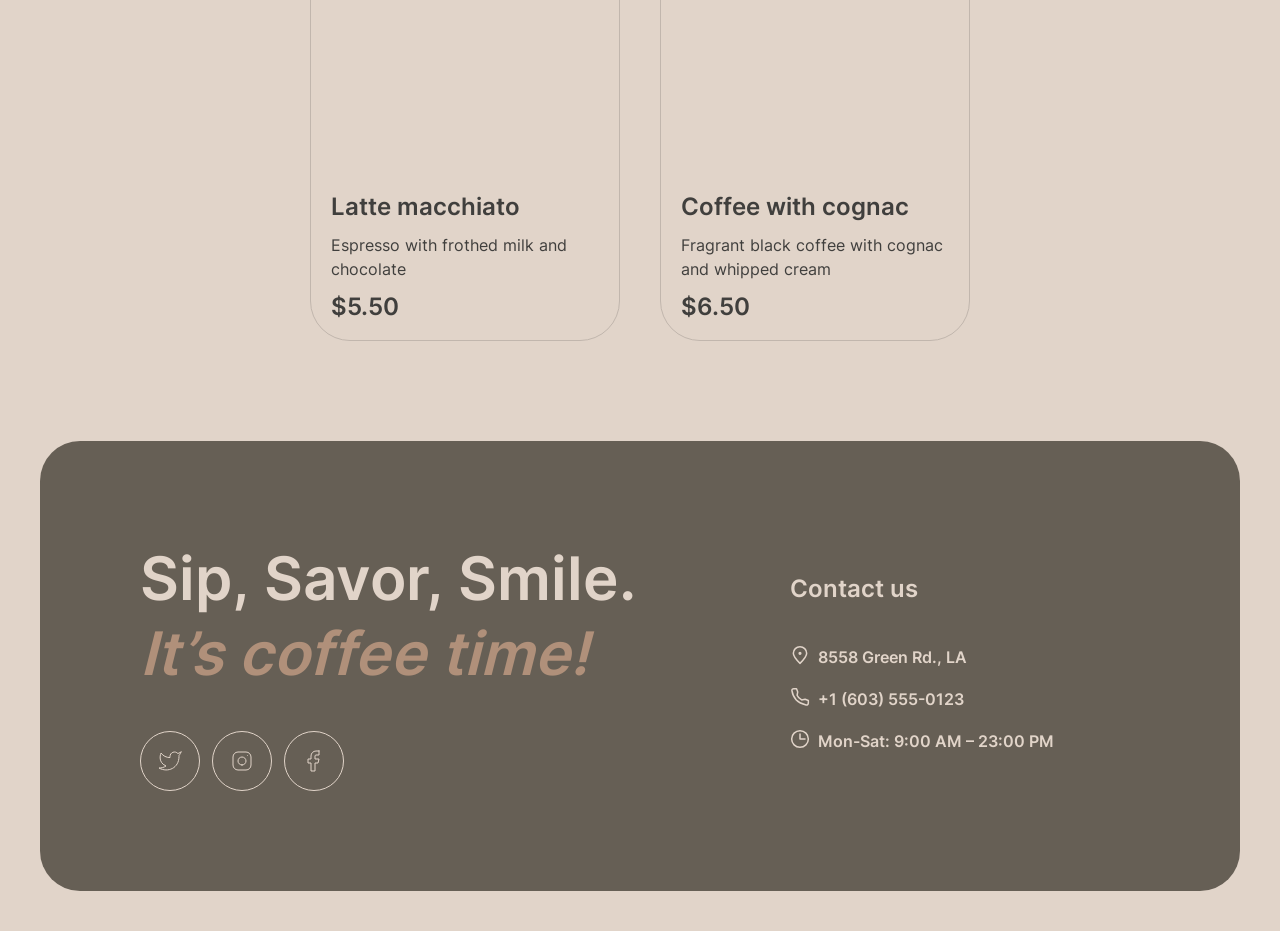
==== commit 35cea373: "feat: add second project part" ====
--- a/coffee-house/pages/menu/menu.html
+++ b/coffee-house/pages/menu/menu.html
@@ -16,13 +16,14 @@
 </head>
 
 <body>
+
   <header class="header">
     <div class="header__wrapper container">
       <a href="../home/index.html" class="header__logo logo link">
         <div class="logo__wrapper"></div>
       </a>
 
-      <nav class="header__nav nav d-none-768px">
+      <nav class="header__nav nav dd-none-768px">
         <ul class="nav__list">
           <li class="nav__item"><a href="../home/index.html#favorite" class="nav__link link-effects">Favorite coffee</a>
           </li>
@@ -30,16 +31,15 @@
           <li class="nav__item"><a href="../home/index.html#app-block" class="nav__link link-effects">Mobile app</a>
           </li>
           <li class="nav__item"><a href="#footer" class="nav__link link-effects">Contact us</a></li>
-          <li class="nav__item d-none-invert"><a href="#!"
+          <li class="nav__item menu-button-item d-none-invert"><a href="#!"
               class="nav__link header__button menu-button menu-button_active">Menu</a></li>
         </ul>
       </nav>
 
-      <a href="#!" class="header__button menu-button menu-button_active d-none-768px">Menu</a>
+      <a href="#!" class="header__button menu-button menu-button_active dd-none-768px">Menu</a>
       <button class="header__burger-button d-none-invert"></button>
     </div>
   </header>
-
 
   <main class="main">
     <section class="surprise">
@@ -48,16 +48,14 @@
 
         <div class="surprise__slider pr-slider">
           <div class="pr-slider__pagination">
-            <button class="pr-slider__button pr-slider__button_active"><span class="pr-slider__button-logo coffee"
-                id="coffee"></span><span>Coffee</span></button>
-            <button class="pr-slider__button"><span class="pr-slider__button-logo tea"></span><span>Tea</span></button>
-            <button class="pr-slider__button"><span
-                class="pr-slider__button-logo dessert"></span><span>Dessert</span></button>
+            <button class="pr-slider__button pr-slider__button_active" id="Coffee"><span class="pr-slider__button-logo coffee"></span><span>Coffee</span></button>
+            <button class="pr-slider__button" id="Tea"><span class="pr-slider__button-logo tea"></span><span>Tea</span></button>
+            <button class="pr-slider__button" id="Dessert"><span class="pr-slider__button-logo dessert"></span><span>Dessert</span></button>
           </div>
           <div class="pr-slider__products pr-cards">
             <div class="pr-cards__carousel carousel">
               <div class="carousel__card carousel__card-first">
-                <div class="pr-card">
+                <!-- <div class="pr-card">
                   <div class="pr-card__image-wrapper">
                     <img src="../../assets/images/coffee-1.webp" alt="Product Photo">
                   </div>
@@ -154,17 +152,20 @@
                     <p class="pr-card__description">Fragrant black coffee with cognac and whipped cream</p>
                     <span class="pr-card__price title-h3">$6.50</span>
                   </div>
-                </div>
+                </div> -->
               </div>
-              <div class="carousel__card carousel__card-second"></div>
-              <div class="carousel__card carousel__card-third"></div>
+              <!-- <div class="carousel__card carousel__card-second"></div>
+              <div class="carousel__card carousel__card-third"></div> -->
             </div>
           </div>
 
-          <button class="pr-slider__update-button social__link">
-            <svg xmlns="http://www.w3.org/2000/svg" width="24" height="24" viewBox="0 0 24 24" fill="none">
-              <path d="M21.8883 13.5C21.1645 18.3113 17.013 22 12 22C6.47715 22 2 17.5228 2 12C2 6.47715 6.47715 2 12 2C16.1006 2 19.6248 4.46819 21.1679 8" stroke="#403F3D" stroke-linecap="round" stroke-linejoin="round"/>
-              <path d="M17 8H21.4C21.7314 8 22 7.73137 22 7.4V3" stroke="#403F3D" stroke-linecap="round" stroke-linejoin="round"/>
+          <button class="pr-slider__update-button social__link btn-d-none">
+            <svg xmlns="http://www.w3.org/2000/svg" width="24" height="24" viewBox="0 0 24 24" fill="none">
+              <path
+                d="M21.8883 13.5C21.1645 18.3113 17.013 22 12 22C6.47715 22 2 17.5228 2 12C2 6.47715 6.47715 2 12 2C16.1006 2 19.6248 4.46819 21.1679 8"
+                stroke="#403F3D" stroke-linecap="round" stroke-linejoin="round" />
+              <path d="M17 8H21.4C21.7314 8 22 7.73137 22 7.4V3" stroke="#403F3D" stroke-linecap="round"
+                stroke-linejoin="round" />
             </svg>
           </button>
         </div>
@@ -251,6 +252,9 @@
       </div>
     </div>
   </footer>
+
+  <script src="../../assets/js/burger-menu.js"></script>
+  <script src="../../assets/js/slider-product.js"></script>
 </body>
 
 </html>
--- a/coffee-house/pages/menu/menu.css
+++ b/coffee-house/pages/menu/menu.css
@@ -484,7 +484,7 @@
   }
 }
 @media (max-width: 768px) {
-  .d-none-768px {
+  .d-none-768px, .dd-none-768px {
     display: none;
   }
   .d-none-invert {
@@ -650,12 +650,48 @@
     transform: rotate(0deg);
   }
   50% {
-    transform: rotate(50deg);
+    transform: rotate(40deg);
   }
   100% {
     transform: rotate(360deg);
   }
 }
+@keyframes show-from-right {
+  from {
+    right: -100%;
+  }
+  to {
+    right: 0;
+  }
+}
+@keyframes move-to-right {
+  from {
+    right: 0;
+  }
+  to {
+    right: -100%;
+  }
+}
+@keyframes get-line {
+  from {
+    translate: -100%;
+  }
+  to {
+    translate: 0%;
+  }
+}
+.rotate-item {
+  animation: rotate-item 0.5s linear;
+}
+
+.show-from-right {
+  animation: show-from-right 0.3s linear;
+}
+
+.move-to-right {
+  animation: show-from-right 0.3s reverse;
+}
+
 .header {
   display: flex;
   flex-direction: column;
@@ -670,18 +706,15 @@
 
 .header__logo {
   display: block;
-  cursor: auto;
-}
-.header__logo:not(.link_inactive) {
-  cursor: pointer;
-}
-
-.logo__wrapper {
   width: 6.25rem;
   height: 3.75rem;
   background: url("../../assets/icons/main__logo.svg");
   background-size: cover;
   background-repeat: no-repeat;
+  cursor: auto;
+}
+.header__logo:not(.link_inactive) {
+  cursor: pointer;
 }
 
 .nav__list {
@@ -744,6 +777,7 @@
   border-radius: 100%;
   position: relative;
   transition: 0.4s;
+  cursor: pointer;
 }
 .header__burger-button::before {
   content: "";
@@ -788,6 +822,55 @@
     font-size: 0.9375rem;
   }
 }
+@media (max-width: 768px) {
+  .burger-menu {
+    width: 100%;
+    height: 100vh;
+    justify-content: center;
+    align-items: flex-start;
+    background-color: #E1D4C9;
+    transition: 0.3s;
+    position: absolute;
+    top: 0;
+    right: 0;
+    z-index: 2;
+  }
+  .burger-menu__wrapper {
+    height: fit-content;
+    display: flex;
+    flex-direction: column;
+    justify-content: center;
+    align-items: center;
+    gap: 3.25rem;
+    margin-top: 9.8125rem;
+  }
+  .burger-menu__wrapper .nav__link {
+    font-size: 2rem;
+  }
+  .burger-menu__wrapper .menu-button-item {
+    margin-top: 2.5rem;
+    margin-right: 1.8125rem;
+  }
+  .burger-menu__wrapper .menu-button:after {
+    width: 2.5rem;
+    height: 2.5rem;
+    top: -0.0625rem;
+    right: -1.75rem;
+  }
+  .burger-menu_active {
+    display: flex !important;
+  }
+}
+.pos-rel-hid {
+  position: relative;
+  overflow: hidden;
+}
+
+.pos-rel-z2 {
+  position: relative;
+  z-index: 3;
+}
+
 .surprise {
   display: flex;
   padding-bottom: 6.25rem;
@@ -931,6 +1014,10 @@
   margin-bottom: 0;
 }
 
+.btn-d-none {
+  display: none !important;
+}
+
 @media screen and (min-width: 1024px) {
   .pr-slider__button:hover:not(.pr-slider__button_active) {
     cursor: pointer;
@@ -1125,5 +1212,3 @@
 }
 
 /*# sourceMappingURL=menu.css.map */
-
-
